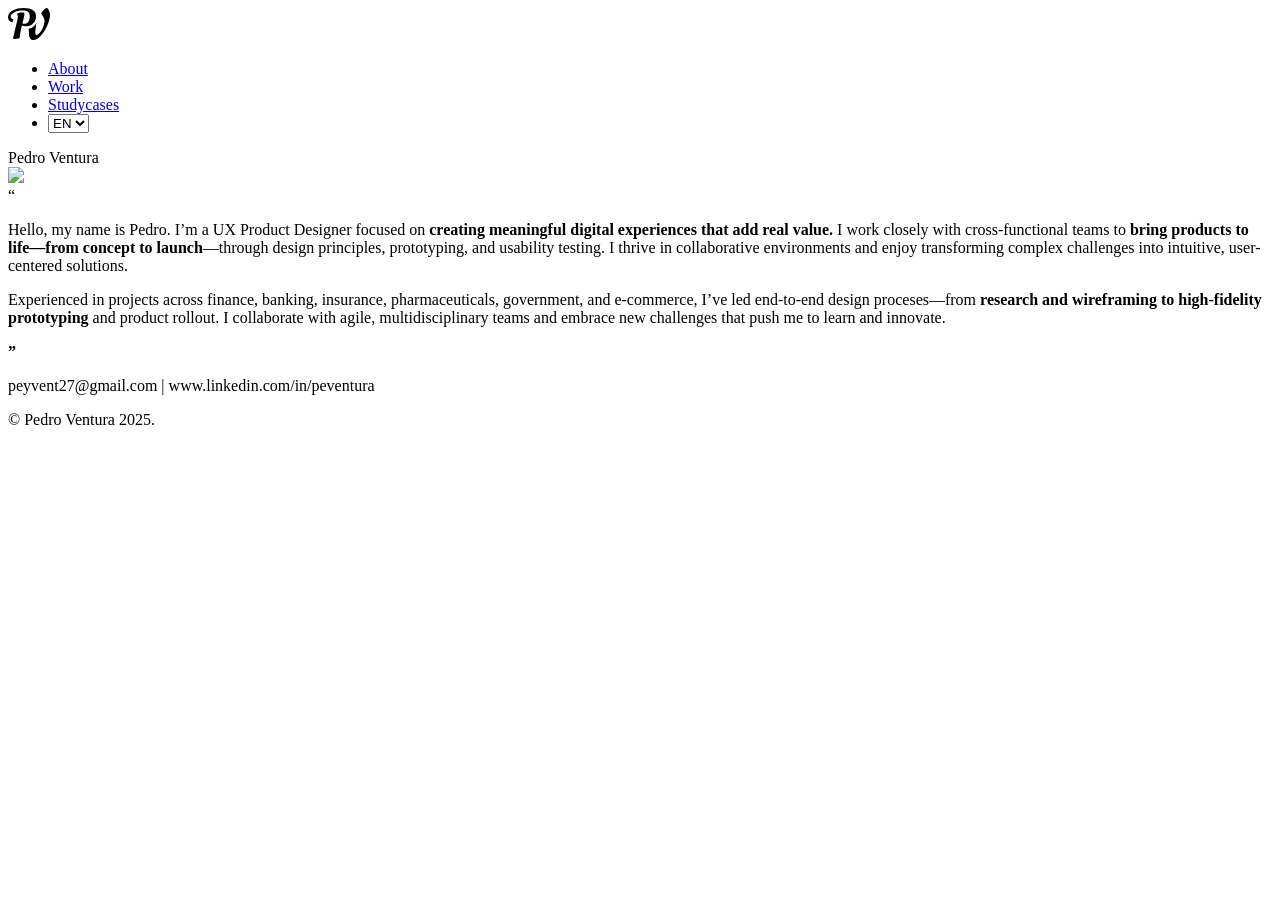
==== index_new.html @ f9232434 "Add files via upload" ====
<!DOCTYPE html>
<html lang="es">
<head>
  <meta charset="UTF-8">
  <meta name="viewport" content="width=device-width, initial-scale=1.0">
  <title>WIPchange-lang</title>
  <link rel="stylesheet" type="text/css" href="css/styless.css">
     <link rel="stylesheet" href="https://fonts.googleapis.com/css2?family=Nunito+Sans:wght@400;600;700&display=swap">
  
</head>
<body>

  <div class="wrapper">
        
        <header>
          <nav aria-label="Main Navigation">
            <img src="img/PV_logo.svg" alt="Logo">            

            <ul>
              <li><a id="me" class="active" href="#about">About</a></li>
              <li><a id="work" href="portfolio.html">Work</a></li>
              <li><a id="case" href="studycase.html">Studycases</a></li> 
              <li class="no-left">
                <div class="language-wrapper">
                  <span class="lang-icon"></span>
                  <select class="language" id="languageSelector">
                    <option value="en">EN</option>
                    <option value="es">ES</option>
                  </select>
                </div>
              </li>
            </ul>
          </nav>
        </header>

        <main>
            <section class="container">

                
                <p class="box">Pedro Ventura <br> <img src="img/Midos.png"></p>
                       
                 <div id="output" class="box" > </div>

            </section>


        </main>

        <footer>
            <p>peyvent27@gmail.com   |  www.linkedin.com/in/peventura</p>
            <p>&copy; Pedro Ventura 2025.</p>
        </footer>
        

    </div>

<!-- <script src="js/script.js"></script> -->
<script type="module" src="js/main.js"></script>

</body>
</html>
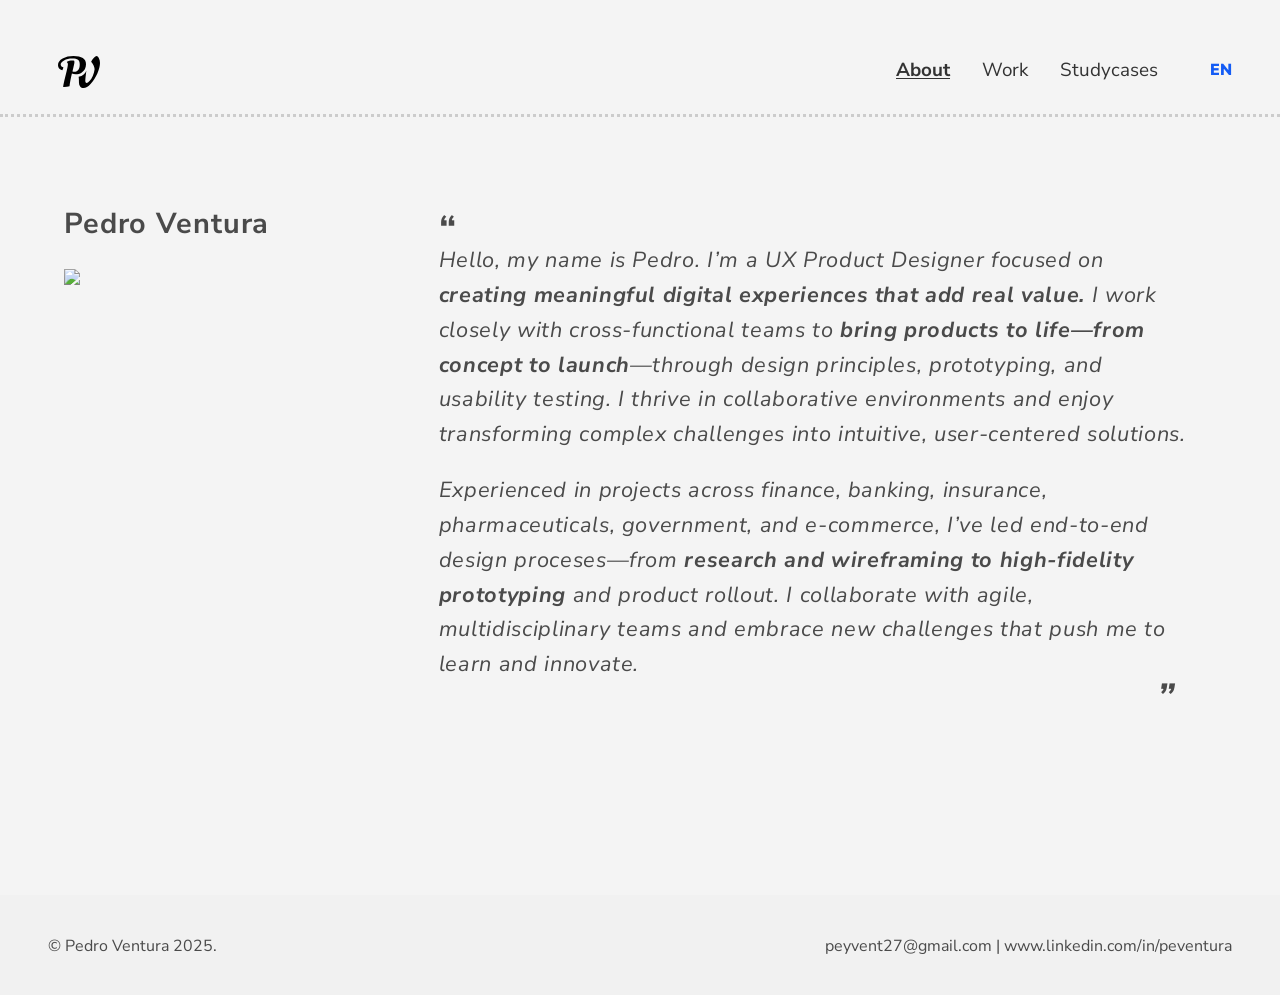
==== commit 552c26c0: "Update index_new.html" ====
--- a/index_new.html
+++ b/index_new.html
@@ -3,7 +3,7 @@
 <head>
   <meta charset="UTF-8">
   <meta name="viewport" content="width=device-width, initial-scale=1.0">
-  <title>WIPchange-lang</title>
+  <title>Pedro's Portfolio</title>
   <link rel="stylesheet" type="text/css" href="css/styless.css">
      <link rel="stylesheet" href="https://fonts.googleapis.com/css2?family=Nunito+Sans:wght@400;600;700&display=swap">
   
--- a/css/styless.css
+++ b/css/styless.css
@@ -0,0 +1,640 @@
+/* styles.css */
+
+/* Reset CSS */
+* {
+    margin: 0;
+    padding: 0;
+    box-sizing: border-box;
+    padding-top: 0.6em;
+}
+
+html, body {
+    height: 100%;
+    margin: 0;
+    padding: 0;
+    line-height: 1.15;
+}
+
+body {
+    display: flex;
+    flex-direction: column;
+    font-family: 'Nunito Sans', sans-serif;
+    font-size: .1.1250em;
+    color: #4a4a4a;
+    background: #F4F4F4;
+    visibility: hidden;
+}
+
+.wrapper {
+    display: flex;
+    flex-direction: column;
+    min-height: 100vh;
+}
+
+header {
+/*    background-color: #333;*/
+    color: white;
+    padding: 2em;
+/*    styles for fixed position*/
+    position: fixed;
+    background-color: #f4f4f4;
+    width: 100%;
+    top: 0;
+    border-color: #cccccc;
+    border-bottom-style: dotted;
+    padding-bottom: 1.3em;
+    z-index: 1;
+}
+
+nav img{
+    float: left;
+    margin: 0.3em 1.6em;
+/*    margin-top: 0;*/
+    cursor: pointer;
+}
+
+nav img:hover {
+/*    filter: brightness(0) saturate(100%) invert(22%) sepia(86%) saturate(7482%) hue-rotate(353deg) brightness(106%) contrast(129%);*/
+      filter: invert(0.38) sepia(1) saturate(17.6) hue-rotate(326deg) brightness(1.2);
+
+}
+
+nav ul {
+    list-style: none;
+    display: flex;
+    justify-content: right;
+
+}
+
+nav ul li {
+    margin: 0 1em;
+}
+
+nav ul li a {
+    color: #333;
+    text-decoration: none;
+    font-size: 1.18em;
+}
+
+nav ul li a:hover {
+    color: black;
+    text-decoration: underline;
+    color: #3E3535;
+    font-weight: 600;
+}
+
+nav ul li a.active {
+    color: #333;
+  text-decoration: underline;
+  font-weight: bolder;
+}
+
+nav ul img {
+    border: 1px solid red;
+    height: max-content;
+}
+
+.language {
+    float: left;
+    all: unset;
+    margin: auto;
+    border: none;
+/*    color: #333;*/
+    color: #145CF5;
+    outline: none;
+    box-shadow: none;
+    cursor: pointer;
+}
+
+main {
+    flex: 1;
+    padding: 2em;
+    padding-top: 0;
+}
+
+section {
+    margin-bottom: 2em;
+}
+
+section h2 {
+/*    margin-bottom: 0.5em;*/
+    border-top-style: dotted;
+  /*  border-top-style: double;  -- This is the previous line style */
+    border-color: #A0A0A0;
+    padding-top: 1em;
+}
+
+.nostyle {
+    border-top-style: none;
+}
+
+.subtitle {
+        padding-top: 0.6em;
+}
+
+/* Main Content */
+.container {
+    display: flex;
+    flex-wrap: wrap;
+    gap: 1em;
+    padding: 2em;
+    margin-top: 8em;
+}
+
+.container p:first-child {
+    font-size: 1.8em;
+    font-weight: bold;
+    font-style: normal;
+    width: 18%;
+    flex: auto;
+    padding-left: 0;
+    padding-bottom: initial;
+    margin-bottom: -0.8em;
+}
+.container p:last-child {
+    font-size: 1.8em;
+    font-weight: bold;
+    margin-top: -1.2em;
+    float: right;
+    margin-right: 0.5em;
+}
+
+.quotationMarks {
+    /* REVISAR - I THINK IT'S NOT WORKING */
+    font-size: 2em;
+    font-weight: 600;
+    /* font-size: 4em; */
+    color: #3f433f;
+}
+
+
+.description {
+    font-size: 1.1em;
+
+}
+.container p img{
+    padding-top: 4%;
+/*    width: 100%;*/
+}
+
+
+.box {
+    flex: 1 1 calc(60% - 1em); /* Adjust for gap */
+/*    background-color: #f4f4f4;*/
+    padding: 1em;
+    text-align: left;
+/*    border: 1px solid #ccc;*/
+    font-size: 1.36em;
+    font-style: italic;
+    line-height: 1.8em;
+    letter-spacing: 0.03em;
+}
+
+
+footer {
+    background-color: #f1f1f1;
+    color: #4a4a4a;
+    text-align: center;
+    padding: 2em 3em;
+}
+footer p {
+    float: left;
+}
+footer p:first-child {
+    float: right;
+}
+
+
+/* container portfolio */
+.cont_portfolio {
+/*    display: flex;*/  /*   Quité esto para que el div "new_tittle" ocupe 100 del width*/
+    flex-wrap: wrap;
+    gap: 1em;
+/*    padding: 2em;*/
+    padding: 0em; /* este lo puse en 0 para dar mas espacio en tablet */
+    padding-top: 8em;
+/*    background: greenyellow;*/
+
+}
+
+.images {
+/*    border: 1px solid red;*/
+    display: inline-flex;
+    float: left;
+    width: 100%;
+/*    padding: 10em;*/
+    padding: 10em;  /* este lo bajé a 6 para ganar mas espacio */
+    padding-top: 1em;
+    padding-bottom: 0;
+/*    padding: inherit;    */
+}
+
+.images img {
+/*    This is for new images and tittle */
+        float: left;
+    width: 50%;
+/*    height: auto;*/
+    height: fit-content;
+    height: min-intrinsic;
+    padding: 0.4em;  /*  I put this space betwen images  */
+}
+
+
+
+
+.walicon {
+     width: 100%;
+    padding-top: 0em;
+    margin-top: -10px;
+}
+
+
+.fix_image {
+    width: 100%;
+}
+
+.no_gradient {
+        background: white!important;
+    }
+
+    .box_above {
+    background: white;
+/*    height: 10em;*/
+    margin: 17em;
+    margin-top: 9em;
+    margin-bottom: 0;
+    }
+
+    .box_under {
+/*        border: 1px solid red;*/
+        background: -webkit-gradient(linear, 0% 40%, 0% 10%, from(#FFFFFF), color-stop(50%, #CDCDCD), to(white));
+        padding: 4em;
+        margin: 17em;
+        margin-top: 0;
+        margin-bottom: 0;    
+        padding-top: 0;    
+    }
+
+    .box_under img {
+        width: 100%;
+    }
+
+    .box_under h3 {
+        padding-bottom: 1em;
+        padding-top: 3em;
+    }
+
+
+/*///// CODE LANGUAGE*/
+
+.language-wrapper {
+  display: flex;
+  align-items: center;
+  gap: 4px;
+  padding-top: 0;
+/*      border: 1px solid green;*/
+      font-weight: 900;
+}
+
+.lang-icon {
+/*  border: 1px solid red;*/
+
+    background: url("../img/icon_lang.svg") no-repeat;      
+    width: 1em;
+    height: 1em;
+    filter: sepia(1);
+    fill: blue; 
+    color: red; 
+
+}
+
+.new_tittle {
+/*    border: 1px solid red;*/
+    float: left;
+    width: 100%;
+/*    padding: 11em;*/
+    padding: 10.5em; /* este lo bajé para alinear en tablet */
+    padding-bottom: 0;
+    padding-top: 0;
+}
+
+.New_contentBox{
+/*    border: 1px solid green;*/
+    float: left;
+    width: 100%;
+        display: flex;
+    flex-wrap: wrap;
+    gap: 1em;
+/*    padding: 9em;*/
+    padding: 5em;  /* este lo bajé a 5 para ganar espacio */
+    padding-top: 0;
+    padding-bottom: 4em;
+
+}
+
+.Newinside_content {
+    /*flex: 1 1 calc(50% - 1em);*/ /* Adjust for gap */
+    padding: 5.5em;
+    text-align: left;
+    /* border: 1px solid #ccc; */
+    line-height: 1.7em;
+    letter-spacing: 0.02em;
+/*    width: 50%;*/
+    padding-top: 0.5em;
+}
+.Newinside_content ul {
+    font-size: 1.1em;
+    line-height: 1em;
+    list-style-type: none;
+    line-height: 1.3em;
+    font-weight: 600;
+}
+.Newinside_content:nth-child(2){
+    padding-left: 4em;
+}
+.Newinside_content ul li b {
+    line-height: 1.5em;
+    font-style: italic;
+}
+
+/*styles to hide the studycases*/
+
+#navigation {
+    position: fixed;
+    width: 90%;
+/*    height: 100%;*/
+/*    border: 1px solid darkred;*/
+    padding: 1em 0em 2em 16em;
+    margin: auto;
+    top: 7.2em;
+    background: #f4f4f4;
+    z-index: 1;    
+}
+
+#navigation ul {
+    list-style: none;
+    display: flex;
+}
+
+#navigation ul li {
+/*    margin: 0 1em;*/
+    background-color: #F4F4F4;
+    color: #404040;
+/*    padding: 0.5em 2em;*/
+/*    margin: 0.6em;*/
+   /* font-size: 1em;
+    cursor: pointer;
+    border: 1px solid #D2CBCB;
+    border-radius: 2em;*/
+}
+
+#navigation ul li a {
+    text-decoration: none;
+    color: #404040;
+/*    background-color: #F4F4F4;*/
+    color: #404040;
+    padding: 0.5em 2em;
+    margin: 0.6em;
+    font-size: 1em;
+    cursor: pointer;
+    border: 1px solid #D2CBCB;
+    border-radius: 2em;
+}
+
+#navigation ul li a:hover {
+    border: 1px solid #ad9e9e;
+}
+
+#pages {
+/*    margin-left: 270px; /* 250px + 20px of actual margin */
+    width: 85%;
+    margin-top: 12em;
+    border: 1px solid gray;
+}
+
+.page {
+    position: relative;
+    display: none;
+    overflow: scroll;
+/*    2nd example sith js*/
+        margin-top: 3em;
+}
+
+.pages2 p {
+    letter-spacing: .4px; /* I added this for study cases detail */
+    font-size: 1.2em;
+    line-height: 1.5em;
+}
+
+
+.activo{
+    background-color: #1459DE;
+    color: white!important;
+    border: none!important;
+    pointer-events: none;
+}
+
+.activo_red{
+    background-color: #E70024;
+    color: white!important;
+    border: none!important;
+    pointer-events: none;
+}
+
+.activo_green {
+    background-color: #36928A;
+    color: white!important;
+    border: none!important;
+    pointer-events: none;
+}
+
+
+
+
+/* Media Queries */
+
+
+@media screen and (min-width: 1024px) {
+
+    .Newinside_content {
+            flex: 1 1 calc(50% - 1em);
+        }
+
+}
+
+@media only screen and (min-width: 481px) and (max-width: 1024px) {
+
+    .box_above {
+        margin: 5em;
+        margin-bottom: 0;
+        margin-top: 8em;
+    }
+    .box_under {
+        margin: 5em;
+        margin-top: 0;
+    }
+    #navigation {
+        padding-left: 5em;
+    }
+
+}
+
+
+@media (max-width: 768px) {
+
+    
+     .container {
+        padding: 1em;
+    }
+
+    .box {
+        flex: 1 1 100%;
+    }
+
+
+}
+
+@media screen and (max-width: 641px) {
+
+    .Newinside_content:nth-child(2) {
+        padding-left: 2em;
+    }
+}
+
+
+@media (max-width: 480px) {
+
+    header, footer {
+        padding: 0.5em 0;
+        display: inline-grid;
+    }
+
+    .no_margTop {
+        padding-top: 0;
+    }
+
+    .container {
+        padding: 0.5em;
+        margin-top: 4em;
+        margin-bottom: 0em;
+    }
+
+    .box {
+        padding: 0.5em;
+        font-size: 1.2em;
+        letter-spacing: 0.02em;
+        line-height: 1.5em;
+}
+
+.cont_portfolio {
+        padding: 0;
+        margin-top: 3em;
+    }
+
+    nav ul li {
+        margin: .8em;
+    }
+
+ nav ul li a {
+        font-size: 1.16em;
+    }
+
+/*nav img {
+
+        margin-top: 0.6em;
+    }*/
+
+    .lang-icon{
+            display: none;
+    }
+
+    .no-left {
+        margin-left: 1em;
+    }
+
+    .language {
+        margin-right: 1em;
+    }
+
+.box_above {
+    margin: 0;
+    margin-top: 5em;
+}
+
+.box_under {
+    margin: 0;
+    padding: 1em;
+    background: -webkit-gradient(linear, 0% 50%, 0% 30%, from(#FFFFFF), color-stop(50%, #CDCDCD), to(white));
+}
+
+.box_under h3 {
+    padding-top: 1em;
+    padding-bottom: 0em;
+}
+
+    /* New styles for portfolio section //////  */
+    .new_tittle {
+        padding: 1em;
+    }
+    .new_tittle h2 {
+        font-size: 1.4em;
+    }
+    .description {
+        font-size: 1.22em;
+        line-height: 1.5em;
+    }
+    .images {
+        padding: 0;
+        display: inline;
+    }
+    .New_contentBox  {
+        padding: 0;
+        padding-bottom: 1em;
+    }
+    .Newinside_content{
+        padding-bottom: 0;
+        padding: 1em;
+        padding-top: 0;
+        flex: none;
+        width: 100%;
+    }
+
+    .images img {
+        width: 100%;
+    }
+/*    new buttons cases study*/
+    #navigation {
+        /*padding: 0.8em 0em 1.5em 0em;  /*here is the issue wiht a lot of space */
+        top: 5.8em;
+/*        width: 90%;*/
+/*        margin-top: 3em;*/
+        padding: 0;
+        padding-bottom: 1.8em;
+        padding-top: 1em;
+    }
+    #navigation ul li a {
+        padding: 0.5em 1.4em;
+        margin-left: 0;
+        font-size: .92em;
+    }
+    
+/*    //  this affects the main label//*/
+    main{
+        padding: 1.6em;        
+    }
+
+}
+
+
+
+
+/*/// para probar .json*/
+ #output {
+    margin-bottom: 40px; /* Aumenta el espacio entre párrafos */
+    line-height: 1.6;     /* Mejora la legibilidad del texto */
+  }
+
+  p {
+    margin-bottom: 8px; /* Aumenta el espacio entre párrafos */
+
+  }
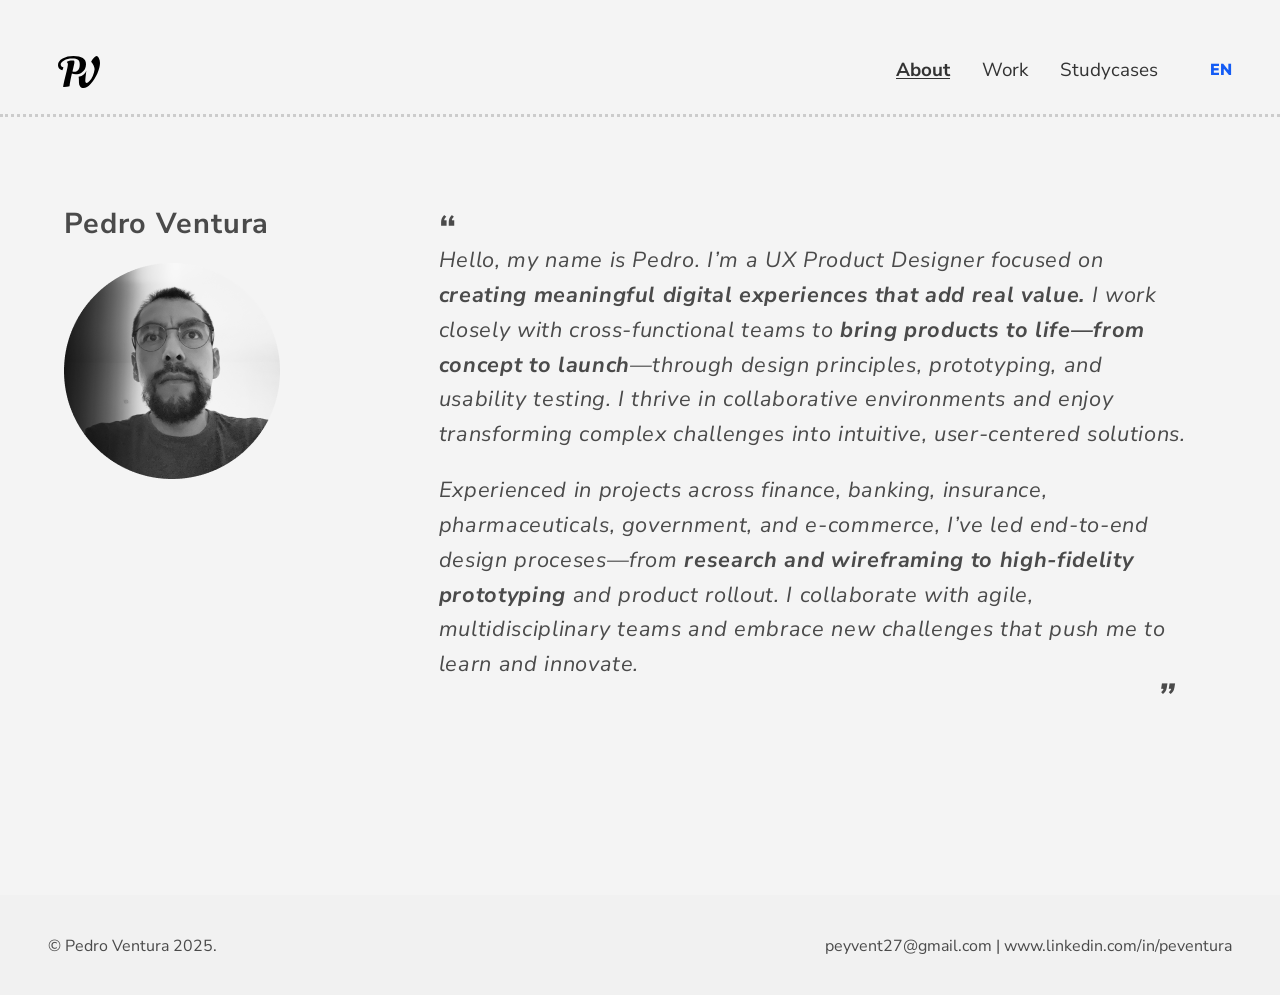
==== commit caa7dea9: "Update index_new.html" ====
--- a/index_new.html
+++ b/index_new.html
@@ -1,11 +1,14 @@
 <!DOCTYPE html>
-<html lang="es">
+<html lang="en">
 <head>
   <meta charset="UTF-8">
-  <meta name="viewport" content="width=device-width, initial-scale=1.0">
-  <title>Pedro's Portfolio</title>
+  <meta name="viewport" content="width=device-width, initial-scale=1.0">  
+  <meta http-equiv="X-UA-Compatible" content="IE=edge,chrome=1">
+	<link rel="stylesheet" type="text/css" href="css/normalize.css">
   <link rel="stylesheet" type="text/css" href="css/styless.css">
-     <link rel="stylesheet" href="https://fonts.googleapis.com/css2?family=Nunito+Sans:wght@400;600;700&display=swap">
+    <link rel="stylesheet" href="https://fonts.googleapis.com/css2?family=Nunito+Sans:wght@400;600;700&display=swap">
+	<link rel="icon" href="img/favico.png" type="image/x-icon" />
+	<title>Pedro's Portfolio</title>
   
 </head>
 <body>
@@ -35,26 +38,21 @@
 
         <main>
             <section class="container">
-
                 
-                <p class="box">Pedro Ventura <br> <img src="img/Midos.png"></p>
+                <p class="box">Pedro Ventura <br> <img src="img/Me1.png"></p>
                        
                  <div id="output" class="box" > </div>
 
             </section>
-
 
         </main>
 
         <footer>
             <p>peyvent27@gmail.com   |  www.linkedin.com/in/peventura</p>
             <p>&copy; Pedro Ventura 2025.</p>
-        </footer>
-        
+        </footer>        
 
     </div>
-
-<!-- <script src="js/script.js"></script> -->
 <script type="module" src="js/main.js"></script>
 
 </body>
